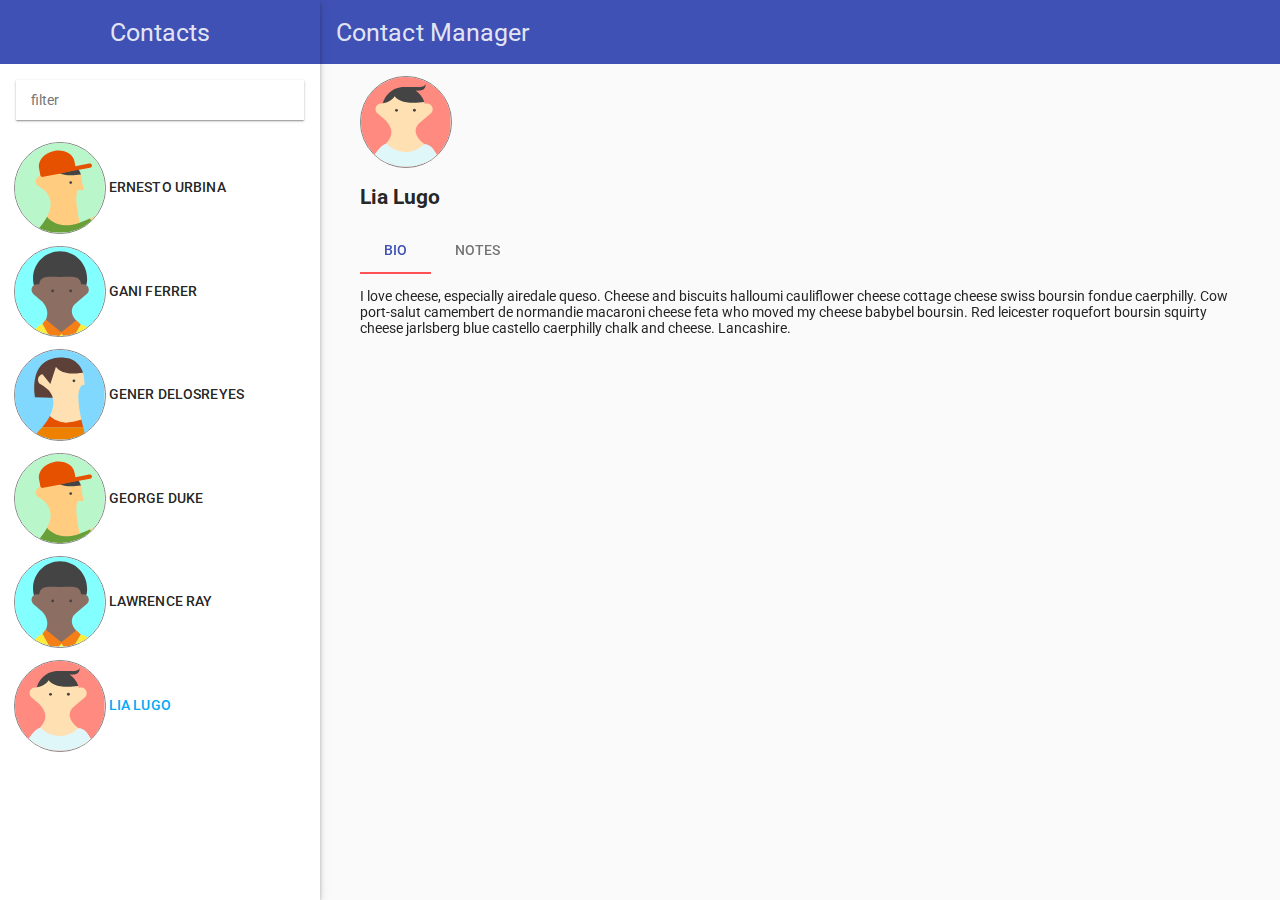
==== Index.html @ 3215466b "prvi commit git" ====
﻿<!DOCTYPE html>
<html ng-app="contactManagerApp">
<head >
    <title></title>
	<meta charset="utf-8" />
    <meta name="viewport" content="initial-scale=1, maximum-scale=1, user-scalable=no" />
    <link rel='stylesheet' href='http://fonts.googleapis.com/css?family=Roboto:400,500,700,400italic'>
    <link href="Content/angular-material.css" rel="stylesheet" />
    <link href="Content/app.css" rel="stylesheet" />
</head>
<body layout="row" ng-cloak ng-controller="mainController as vm">

    <div ng-include="'app/view/sidenav.html'" layout="vertical"></div>

    <div layout="column" flex >
        <div ng-include="'app/view/toolbar-header.html'" ></div>
        <md-content flex id="content">
            <div ng-include="'app/view/main-content.html'"></div>
            <md-tabs md-dynamic-height=""
                     md-strech-tabls="always"
                     md-selected="vm.tabIndex">
                <md-tab label="Bio">
                    <div ng-include="'app/view/tab-bio.html'"></div>
                </md-tab>
                <md-tab label="Notes" flex>
                    <div ng-include="'app/view/tab-notes.html'"></div>
                </md-tab>
            </md-tabs>
        </md-content>
    </div>
    <!--<div  layout="row" layout-xs="column">
        <div layout="row" flex="30">
            <div flex style="background-color:#009688">first item row</div>
            <div flex style="background-color:#3949ab">second item row</div>
        </div>
        <div layout="column" flex>
            <div flex style="background-color:#009688">first item in column</div>
            <div flex style="background-color:#3949ab">second item in column</div>
        </div>
    </div>-->

    <!-- Angular Library -->
    <script src="Scripts/angular/angular.js"></script>
    <script src="Scripts/angular-animate/angular-animate.js"></script>
    <script src="Scripts/angular-aria/angular-aria.js"></script>
    <script src="Scripts/angular-material/angular-material.js"></script>

    <!-- App angular modules-->
    <script src="app/app.js"></script>
    <!-- controller -->
    <script src="app/controllers/mainController.js"></script>

    <!-- services -->
    <script src="app/services/userService.js"></script>
</body>
</html>
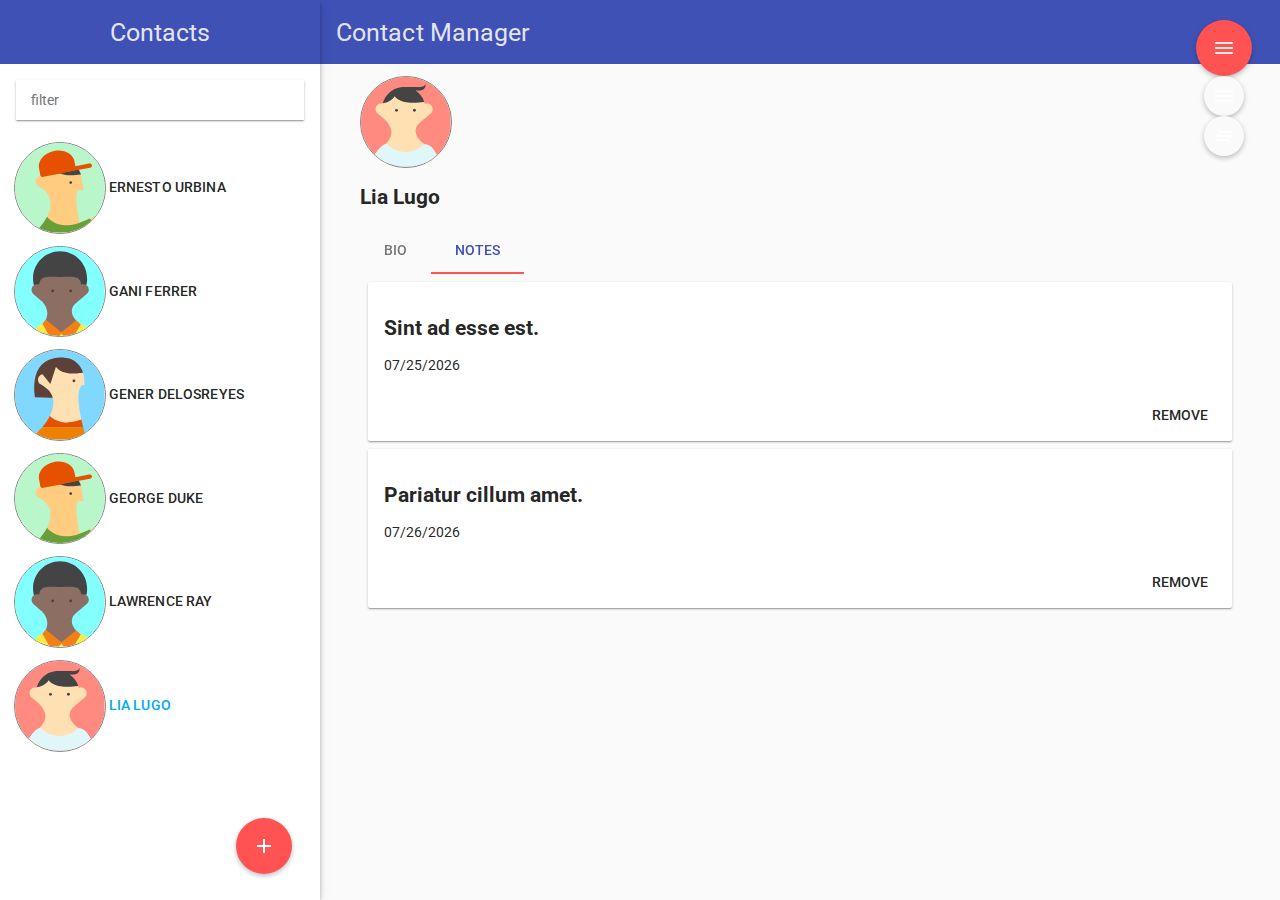
==== commit ca32a8ee: "dodao par stvari" ====
--- a/Index.html
+++ b/Index.html
@@ -1,10 +1,10 @@
 ﻿<!DOCTYPE html>
 <html ng-app="contactManagerApp">
 <head >
-    <title></title>
+    <title>Pva</title>
 	<meta charset="utf-8" />
     <meta name="viewport" content="initial-scale=1, maximum-scale=1, user-scalable=no" />
-    <link rel='stylesheet' href='http://fonts.googleapis.com/css?family=Roboto:400,500,700,400italic'>
+    <link rel="stylesheet" href="http://fonts.googleapis.com/css?family=Roboto:400,500,700,400italic">
     <link href="Content/angular-material.css" rel="stylesheet" />
     <link href="Content/app.css" rel="stylesheet" />
 </head>
--- a/Content/app.css
+++ b/Content/app.css
@@ -60,4 +60,12 @@
     -webkit-transform: translateZ(0.70);
     transform: translateZ(0.70);
 }
+/* for floating button fix for small devices*/
+.scrollable-nav-content{
+position: absolute;
+top:136px;
+bottom:0px;
+left:0px;
+width: 100%;overflow: auto;
+}
 
